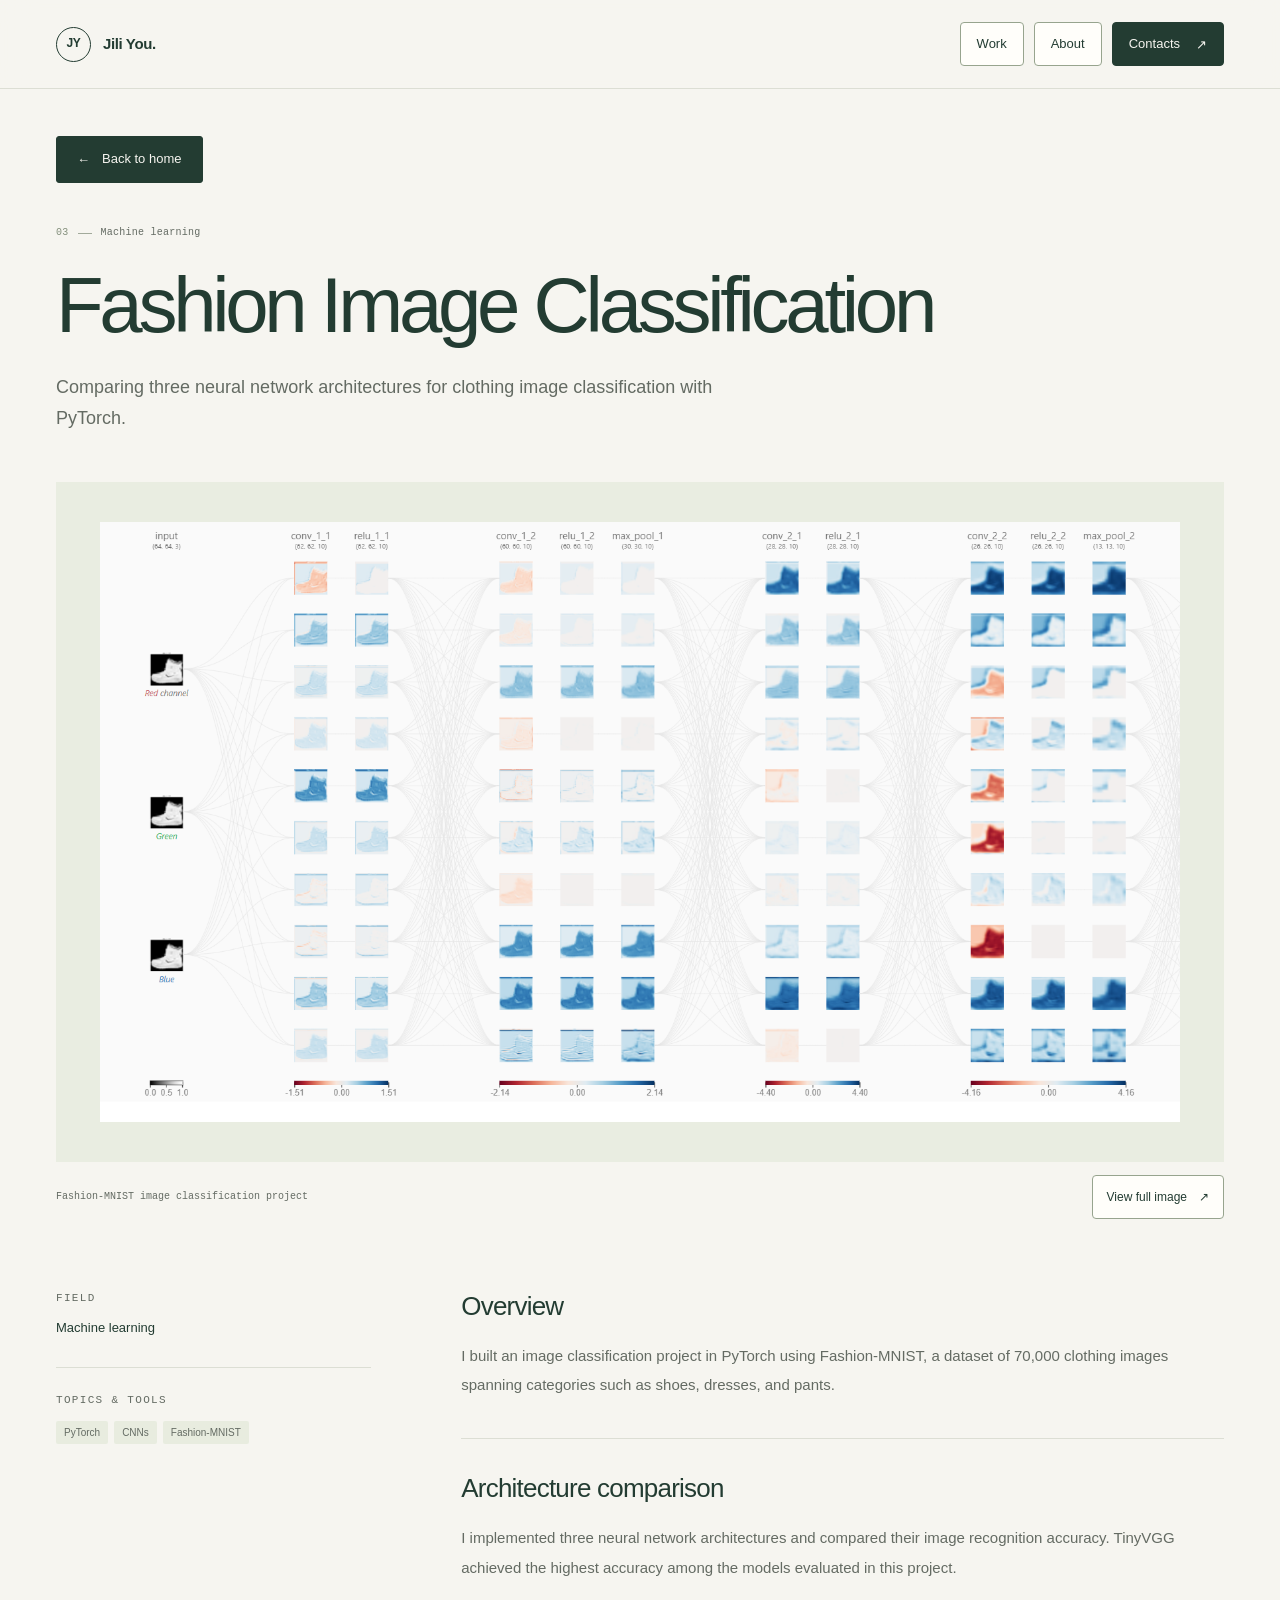
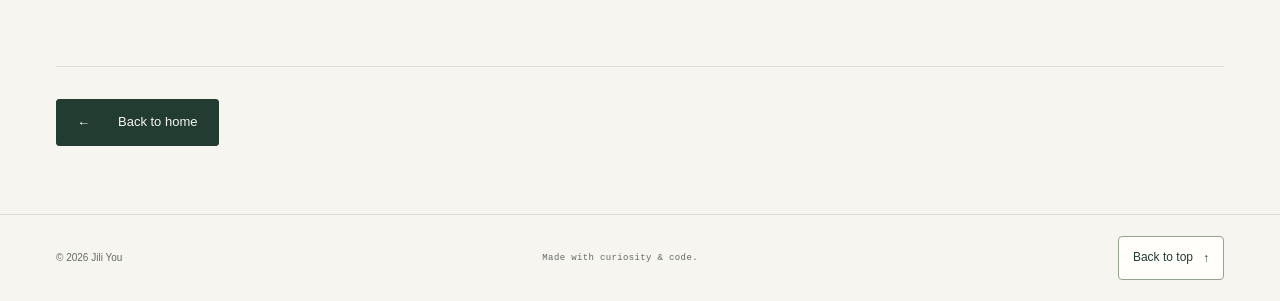
==== projects/fashion-mnist-cnn.html @ 9f8b8aac "Fix incomplete portfolio deployment by syncing site assets and project pages" ====
<!DOCTYPE html>
<html lang="en">
<head>
  <meta charset="UTF-8">
  <meta name="viewport" content="width=device-width, initial-scale=1.0">
  <meta name="description" content="Comparing three neural network architectures for clothing image classification with PyTorch.">
  <meta name="theme-color" content="#f6f5f0">
  <meta property="og:title" content="Fashion Image Classification — Jili You">
  <meta property="og:description" content="Comparing three neural network architectures for clothing image classification with PyTorch.">
  <meta property="og:type" content="website">
  <title>Fashion Image Classification — Jili You</title>
  <link rel="icon" type="image/svg+xml" href="../images/favicon.svg">
  <link rel="stylesheet" href="../css/style.css">
  <script src="../js/script.js" defer></script>
</head>
<body id="top">
<a class="skip-link" href="#main">Skip to content</a>
<header class="site-header">
  <div class="header-inner wrap">
    <a class="brand" href="../index.html" aria-label="Jili You home"><span class="monogram" aria-hidden="true">JY</span><span>Jili You<span aria-hidden="true">.</span></span></a>
    <button class="menu-toggle" aria-expanded="false" aria-controls="site-navigation">Menu <span aria-hidden="true">☰</span></button>
    <nav class="site-nav" id="site-navigation" aria-label="Main navigation">
      <a href="../index.html#projects">Work</a><a href="../index.html#about">About</a><a class="nav-contact" href="../index.html#contact">Contacts <span class="arrow" aria-hidden="true">↗</span></a>
    </nav>
  </div>
</header>
<main id="main" class="wrap">
  <section class="project-hero" aria-labelledby="project-title">
    <a class="button back-link" href="../index.html"><span class="arrow" aria-hidden="true">←</span> Back to home</a>
    <div class="detail-heading"><div class="project-meta"><span class="project-number">03</span><span class="project-meta-separator" aria-hidden="true"></span><span>Machine learning</span></div><h1 id="project-title">Fashion Image Classification</h1><p class="detail-deck">Comparing three neural network architectures for clothing image classification with PyTorch.</p></div>
    <figure class="detail-image"><a href="../images/project3.png" target="_blank" rel="noopener noreferrer" aria-label="Open full-size project image"><img src="../images/project3.png" alt="Fashion-MNIST image classification project" fetchpriority="high"></a></figure>
    <div class="detail-caption"><span>Fashion-MNIST image classification project</span><a href="../images/project3.png" target="_blank" rel="noopener noreferrer">View full image <span class="arrow" aria-hidden="true">↗</span></a></div>
  </section>
  <div class="detail-body">
    <aside class="project-sidebar" aria-label="Project information"><div class="sidebar-block"><h2 class="eyebrow">Field</h2><p>Machine learning</p></div><div class="sidebar-block"><h2 class="eyebrow">Topics &amp; tools</h2><ul class="tags" aria-label="Topics and tools"><li>PyTorch</li><li>CNNs</li><li>Fashion-MNIST</li></ul></div></aside>
    <article class="detail-copy" aria-label="About this project"><section><h2>Overview</h2><p>I built an image classification project in PyTorch using Fashion-MNIST, a dataset of 70,000 clothing images spanning categories such as shoes, dresses, and pants.</p></section><section><h2>Architecture comparison</h2><p>I implemented three neural network architectures and compared their image recognition accuracy. TinyVGG achieved the highest accuracy among the models evaluated in this project.</p></section></article>
  </div>
  <nav class="project-return" aria-label="Return to home"><a class="button" href="../index.html"><span class="arrow" aria-hidden="true">←</span> Back to home</a></nav>
</main>
<footer class="site-footer"><div class="footer-inner wrap"><span>© <span data-year>2026</span> Jili You</span><span class="footer-credit">Made with curiosity &amp; code.</span><a href="#top">Back to top <span class="arrow" aria-hidden="true">↑</span></a></div></footer>
<noscript><style>.menu-toggle{display:none}.site-nav{display:flex;position:static;padding:0;border:0;box-shadow:none;flex-direction:row;gap:12px}.header-inner{flex-wrap:wrap;padding-block:12px}.site-nav .nav-contact{border:0;padding:12px 0}</style></noscript>
</body>
</html>
---- css/style.css ----
@charset "UTF-8";

:root {
    color-scheme: light;
    --paper: #f6f5f0;
    --ink: #233c32;
    --muted: #646b63;
    --line: #dcded4;
    --accent: #dcecac;
    --surface: #e9ede1;
    --font: "Segoe UI", Helvetica, Arial, sans-serif;
    --mono: "SFMono-Regular", Consolas, "Liberation Mono", monospace;
}

* { box-sizing: border-box; }
html { scroll-behavior: smooth; scroll-padding-top: 104px; }
body { margin: 0; background: var(--paper); color: var(--ink); font-family: var(--font); font-size: 16px; line-height: 1.6; -webkit-font-smoothing: antialiased; }
::selection { background: var(--accent); color: var(--ink); }
a { color: inherit; text-decoration: none; }
button { color: inherit; font: inherit; }
button, a { -webkit-tap-highlight-color: transparent; }
button { cursor: pointer; }
img { display: block; max-width: 100%; }
figure, h1, h2, h3, p { margin: 0; }
ul { margin: 0; padding: 0; list-style: none; }
[hidden] { display: none !important; }
:focus-visible { outline: 3px solid #567934; outline-offset: 5px; }
.wrap { width: min(1200px, calc(100% - 112px)); margin-inline: auto; }
.skip-link { position: fixed; top: 12px; left: 16px; padding: 10px 18px; background: var(--ink); color: var(--paper); transform: translateY(-160%); z-index: 100; }
.skip-link:focus { transform: translateY(0); }
.eyebrow { font-family: var(--mono); font-size: 11px; font-weight: 400; letter-spacing: .12em; line-height: 1.5; text-transform: uppercase; }
.arrow { display: inline-block; line-height: 1; }

/* A quiet, persistent navigation. */
.site-header { position: sticky; top: 0; z-index: 30; border-bottom: 1px solid var(--line); background: rgba(246, 245, 240, .94); backdrop-filter: blur(16px); -webkit-backdrop-filter: blur(16px); }
.header-inner { min-height: 88px; display: flex; align-items: center; justify-content: space-between; gap: 28px; }
.brand { display: inline-flex; align-items: center; gap: 12px; font-size: 15px; font-weight: 600; letter-spacing: -.025em; }
.monogram { display: grid; place-items: center; height: 35px; width: 35px; border: 1px solid var(--ink); border-radius: 50%; font-size: 12px; letter-spacing: -.035em; }
.site-nav { display: flex; align-items: center; gap: 10px; font-size: 13px; }
.site-nav a { display: inline-flex; align-items: center; justify-content: center; min-height: 44px; padding: 9px 16px; border: 1px solid #97a48e; border-radius: 4px; background: #fffefa; font-weight: 500; transition: color .2s ease, background .2s ease; }
.site-nav a:hover { background: var(--surface); color: var(--ink); border-color: var(--ink); }
.site-nav .nav-contact { gap: 16px; border-color: var(--ink); background: var(--ink); color: var(--paper); }
.site-nav .nav-contact:hover { background: #385344; color: var(--paper); }
.menu-toggle { display: none; align-items: center; justify-content: center; gap: 8px; min-height: 44px; padding: 8px 12px; background: #fffefa; border: 1px solid var(--ink); border-radius: 4px; font-size: 13px; }
.menu-toggle svg { width: 18px; height: 18px; }

/* Introduction. The photograph keeps its original, natural character. */
.hero { padding-top: 76px; }
.hero-grid { display: grid; grid-template-columns: 1.2fr 1fr; align-items: center; gap: 70px; }
.hero-intro { padding-block: 12px 18px; min-width: 0; }
.hero-eyebrow { display: flex; align-items: center; gap: 10px; margin-bottom: 29px; }
.hero-eyebrow::before { content: ""; flex: 0 0 6px; width: 6px; height: 6px; border-radius: 50%; background: #7b9560; }
.hero-intro h1 { margin-left: -7px; font-size: clamp(76px, 9.1vw, 126px); font-weight: 500; line-height: .98; letter-spacing: -.075em; }
.hero-tagline { max-width: 520px; margin-top: 30px; font-size: clamp(25px, 2.4vw, 33px); font-weight: 400; line-height: 1.27; letter-spacing: -.035em; }
.hero-tagline em { font-family: Georgia, "Times New Roman", serif; font-weight: 400; }
.hero-description { max-width: 440px; margin-top: 23px; color: var(--muted); font-size: 15px; line-height: 1.8; }
.hero-actions { display: flex; flex-wrap: wrap; align-items: center; gap: 26px; margin-top: 33px; }
.button { display: inline-flex; align-items: center; justify-content: center; gap: 28px; min-height: 47px; padding: 12px 20px; border: 1px solid var(--ink); border-radius: 3px; background: var(--ink); color: var(--paper); font-size: 13px; font-weight: 500; transition: background .2s ease, transform .2s ease; }
.button:hover { background: #385344; transform: translateY(-2px); }
.button-secondary { color: var(--ink); background: #fffefa; }
.button-secondary:hover { color: var(--ink); background: var(--surface); }
.hero-email { display: inline-block; margin-top: 24px; color: var(--ink); font-size: 12px; overflow-wrap: anywhere; text-decoration: underline; text-underline-offset: 4px; }
.hero-email:hover { color: var(--ink); text-decoration: underline; text-underline-offset: 4px; }
.portrait { position: relative; min-width: 0; padding: 10px; border: 1px solid #c5cbbc; }
.portrait-frame { overflow: hidden; aspect-ratio: .91; background: #c9c7bc; }
.portrait-frame img { width: 100%; height: 100%; object-fit: cover; object-position: center 60%; }
.portrait figcaption { display: flex; justify-content: space-between; gap: 16px; margin-top: 14px; padding: 0 2px 2px; color: var(--muted); font-family: var(--mono); font-size: 9px; line-height: 1.5; letter-spacing: .025em; text-transform: uppercase; }
.portrait-stamp { position: absolute; display: grid; place-items: center; bottom: 50px; right: -23px; width: 91px; height: 91px; border: 7px solid var(--paper); border-radius: 50%; background: var(--accent); color: var(--ink); font-size: 35px; line-height: 1; }
.hero-bottom { display: flex; align-items: center; justify-content: space-between; gap: 24px; margin-top: 65px; padding-block: 24px; border-top: 1px solid var(--line); border-bottom: 1px solid var(--line); }
.disciplines { display: flex; flex-wrap: wrap; align-items: center; gap: 24px; color: var(--muted); font-family: var(--mono); font-size: 10px; letter-spacing: .09em; text-transform: uppercase; }
.disciplines span + span::before { content: "/"; display: inline-block; margin-right: 24px; color: #a6afa0; }
.scroll-link { display: inline-flex; align-items: center; gap: 17px; flex-shrink: 0; font-size: 11px; }
.scroll-link .arrow { transition: transform .2s ease; }
.scroll-link:hover .arrow { transform: translateY(3px); }

/* Project collection. */
.work-section { padding-block: 96px 100px; }
.section-topline { display: flex; justify-content: space-between; align-items: center; gap: 24px; margin-bottom: 21px; }
.section-heading { display: flex; justify-content: space-between; align-items: baseline; gap: 20px; }
.section-heading h2 { font-size: clamp(38px, 4.1vw, 54px); line-height: 1.1; font-weight: 400; letter-spacing: -.045em; }
.section-heading h2 em { font-family: Georgia, "Times New Roman", serif; font-weight: 400; }
.section-heading > p { max-width: 300px; color: var(--muted); font-size: 13px; line-height: 1.8; }
.project-count { color: var(--muted); font-family: var(--mono); font-size: 11px; letter-spacing: .07em; }
.project-filters { display: flex; flex-wrap: wrap; align-items: center; gap: 8px; margin-block: 32px 31px; }
.filter { display: inline-flex; align-items: center; gap: 11px; min-height: 44px; padding: 9px 16px; border: 1px solid #97a48e; border-radius: 4px; background: #fffefa; color: var(--ink); font-size: 12px; font-weight: 500; transition: color .2s ease, background .2s ease, border-color .2s ease; }
.filter:hover { border-color: var(--ink); color: var(--ink); }
.filter[aria-pressed="true"] { background: var(--ink); border-color: var(--ink); color: var(--paper); }
.filter-count { font-family: var(--mono); font-size: 9px; opacity: .7; }
.project-grid { display: grid; grid-template-columns: repeat(2, minmax(0, 1fr)); column-gap: 30px; row-gap: 49px; }
.project-card { min-width: 0; }
.project-link { display: block; height: 100%; }
.project-link:hover h3, .project-link:focus-visible h3 { text-decoration: underline; text-underline-offset: 5px; text-decoration-thickness: 1px; }
.project-cta { display: inline-flex; align-items: center; align-self: flex-start; justify-content: center; gap: 22px; min-height: 46px; margin-top: 22px; padding: 11px 18px; border: 1px solid var(--ink); border-radius: 4px; background: var(--ink); color: var(--paper); font-size: 13px; font-weight: 500; transition: background .2s ease, transform .2s ease; }
.project-link:hover .project-cta, .project-link:focus-visible .project-cta { background: #385344; transform: translateY(-2px); }
.project-image { position: relative; overflow: hidden; aspect-ratio: 1.68; background: var(--surface); }
.project-image img { width: 100%; height: 100%; object-fit: contain; padding: 26px; transition: transform .5s cubic-bezier(.2,.7,.2,1); }
.project-link:hover .project-image img { transform: scale(1.04); }
.project-card-label { position: absolute; top: 16px; left: 16px; z-index: 1; padding: 5px 8px; background: rgba(246,245,240,.94); font-family: var(--mono); font-size: 9px; letter-spacing: .05em; text-transform: uppercase; }
.project-info { padding-top: 22px; }
.project-meta { display: flex; flex-wrap: wrap; align-items: center; gap: 9px; color: var(--muted); font-family: var(--mono); font-size: 10px; letter-spacing: .025em; }
.project-number { color: #84907c; }
.project-meta-separator { height: 1px; width: 14px; background: #a2aa9b; }
.project-title-row { display: flex; align-items: flex-start; justify-content: space-between; gap: 20px; margin-top: 11px; }
.project-title-row h3 { font-size: 25px; font-weight: 400; line-height: 1.23; letter-spacing: -.035em; }
.project-summary { max-width: 440px; margin-top: 12px; color: var(--muted); font-size: 13px; line-height: 1.8; }
.tags { display: flex; flex-wrap: wrap; gap: 6px; margin-top: 19px; }
.tags li, .tags span { display: inline-block; padding: 4px 8px; border: 0; border-radius: 2px; background: #e8ecdf; color: var(--muted); font-size: 10px; line-height: 1.5; }
.project-card:first-child { grid-column: 1 / -1; }
.project-card:first-child .project-link { display: grid; grid-template-columns: 1fr 1fr; background: var(--surface); }
.project-card:first-child .project-image { height: 100%; min-height: 344px; aspect-ratio: auto; background: #dfe6d7; }
.project-card:first-child .project-image img { position: absolute; inset: 0; padding: 34px; }
.project-card:first-child .project-info { display: flex; flex-direction: column; justify-content: center; padding: 42px; }
.project-card:first-child .project-title-row { margin-top: 19px; }
.project-card:first-child .project-title-row h3 { max-width: 340px; font-size: 33px; }
.project-card:first-child .project-summary { margin-top: 18px; }
.project-card:first-child .tags { margin-top: 26px; }
.project-card:first-child .tags li, .project-card:first-child .tags span { border-color: #cdd5c5; }

/* About and tools. */
.about-section { padding-block: 84px 87px; border-top: 1px solid var(--line); border-bottom: 1px solid var(--line); background: #eeefe7; }
.about-grid { display: grid; grid-template-columns: .78fr 1.22fr; column-gap: 85px; row-gap: 40px; }
.about-title { margin-top: 20px; font-size: clamp(35px, 3.5vw, 46px); font-weight: 400; line-height: 1.17; letter-spacing: -.04em; }
.about-title em { font-family: Georgia, "Times New Roman", serif; font-weight: 400; }
.about-text { color: var(--muted); font-size: 15px; line-height: 1.9; }
.about-text p + p { margin-top: 19px; }
.about-text p:first-child { color: var(--ink); }
.toolbox { margin-top: 31px; padding-top: 25px; border-top: 1px solid #d4d9cb; }
.toolbox-label { color: var(--muted); font-family: var(--mono); font-size: 10px; letter-spacing: .09em; text-transform: uppercase; }
.tool-list { display: flex; flex-wrap: wrap; gap: 10px; margin-top: 15px; }
.tool-list li, .tool-list span { padding: 7px 12px; background: #e1e7d8; border-radius: 2px; font-size: 12px; }

/* Contact and footer. */
.contact-section { padding-block: 95px 88px; }
.contact-grid { display: grid; grid-template-columns: 1.1fr 1fr; align-items: end; gap: 60px; }
.contact-section h2 { max-width: 600px; margin-top: 22px; font-size: clamp(44px, 5.6vw, 72px); font-weight: 400; line-height: 1.08; letter-spacing: -.05em; }
.contact-section h2 em { font-family: Georgia, "Times New Roman", serif; font-weight: 400; }
.contact-note { max-width: 390px; margin-top: 21px; color: var(--muted); font-size: 14px; line-height: 1.8; }
.contact-email { display: inline-flex; align-items: center; justify-content: space-between; gap: 24px; max-width: 100%; padding-block: 12px; border-bottom: 1px solid var(--ink); font-size: clamp(17px, 1.75vw, 24px); letter-spacing: -.025em; overflow-wrap: anywhere; }
.contact-email .arrow { flex-shrink: 0; }
.contact-email:hover { color: #527342; }
.contact-links { display: flex; flex-wrap: wrap; align-items: center; gap: 23px; margin-top: 21px; font-size: 12px; }
.contact-links a, .copy-button { display: inline-flex; align-items: center; justify-content: center; gap: 9px; min-height: 44px; padding: 10px 15px; border: 1px solid #97a48e; border-radius: 4px; background: #fffefa; color: var(--ink); font-size: 12px; }
.contact-links a:hover, .copy-button:hover { background: var(--surface); border-color: var(--ink); }
.copy-status { display: block; min-height: 21px; margin-top: 12px; color: var(--muted); font-size: 11px; }
.site-footer { border-top: 1px solid var(--line); }
.footer-inner { display: flex; flex-wrap: wrap; justify-content: space-between; align-items: center; gap: 14px 28px; min-height: 86px; color: var(--muted); font-size: 10px; }
.footer-credit { font-family: var(--mono); font-size: 9px; letter-spacing: .04em; }
.footer-inner a { display: inline-flex; align-items: center; gap: 10px; min-height: 44px; padding: 10px 14px; border: 1px solid #97a48e; border-radius: 4px; color: var(--ink); background: #fffefa; font-size: 12px; }
.footer-inner a:hover { background: var(--surface); border-color: var(--ink); }

/* Project detail pages. */
.project-hero { padding-top: 47px; }
.back-link { gap: 12px; margin-bottom: 42px; }
.project-hero .project-meta { margin-bottom: 22px; }
.detail-heading { max-width: 960px; }
.detail-heading h1 { font-size: clamp(46px, 6.1vw, 78px); font-weight: 400; line-height: 1.09; letter-spacing: -.055em; text-wrap: balance; }
.detail-deck { max-width: 660px; margin-top: 24px; color: var(--muted); font-size: 18px; line-height: 1.7; }
.project-hero > .tags { margin-top: 26px; }
.detail-image { margin-top: 49px; }
.detail-image > a { display: flex; justify-content: center; align-items: center; min-height: 330px; padding: 40px; background: var(--surface); }
.detail-image img { max-width: 100%; max-height: 600px; width: auto; height: auto; object-fit: contain; }
.detail-image > a:hover { background: #e2e8d9; }
.detail-caption { display: flex; flex-wrap: wrap; justify-content: space-between; gap: 8px 25px; margin-top: 13px; color: var(--muted); font-family: var(--mono); font-size: 10px; line-height: 1.6; }
.detail-caption { align-items: center; }
.detail-caption a { display: inline-flex; align-items: center; gap: 12px; min-height: 44px; padding: 10px 14px; border: 1px solid #97a48e; border-radius: 4px; color: var(--ink); background: #fffefa; font-family: var(--font); font-size: 12px; }
.detail-caption a:hover { background: var(--surface); border-color: var(--ink); }
.detail-body { display: grid; grid-template-columns: .62fr 1.5fr; gap: 90px; padding-block: 71px 84px; }
.project-sidebar { align-self: start; position: sticky; top: 127px; }
.sidebar-block + .sidebar-block { margin-top: 28px; padding-top: 24px; border-top: 1px solid var(--line); }
.sidebar-block .eyebrow { color: var(--muted); margin-bottom: 10px; }
.sidebar-block p:not(.eyebrow) { font-size: 13px; line-height: 1.75; }
.sidebar-block .tags { margin-top: 12px; }
.detail-copy { min-width: 0; }
.detail-copy section + section { margin-top: 39px; padding-top: 33px; border-top: 1px solid var(--line); }
.detail-copy h2 { margin-bottom: 17px; font-size: 26px; font-weight: 400; letter-spacing: -.03em; line-height: 1.3; }
.detail-copy p { color: var(--muted); font-size: 15px; line-height: 1.95; }
.detail-copy p + p { margin-top: 18px; }
.project-return { padding-block: 32px; border-top: 1px solid var(--line); margin-bottom: 36px; }

/* Visibility changes are enabled only after script initialization. */
.will-reveal { opacity: 0; transform: translateY(18px); transition: opacity .65s ease, transform .65s ease; }
.will-reveal.is-visible { opacity: 1; transform: translateY(0); }

@media (min-width: 1500px) {
    .hero { padding-top: 92px; }
    .hero-grid { gap: 86px; }
}

@media (max-width: 1100px) {
    .wrap { width: calc(100% - 80px); }
    .hero-grid { gap: 42px; }
    .hero-intro h1 { font-size: clamp(72px, 10vw, 112px); }
    .hero-tagline { font-size: 29px; }
    .hero-eyebrow { font-size: 10px; }
    .portrait-stamp { width: 76px; height: 76px; right: -16px; border-width: 6px; font-size: 29px; }
    .disciplines { gap: 15px; font-size: 9px; }
    .disciplines span + span::before { margin-right: 15px; }
    .project-card:first-child .project-info { padding: 31px; }
    .project-card:first-child .project-title-row h3 { font-size: 29px; }
    .project-title-row h3 { font-size: 23px; }
    .about-grid { gap: 45px; }
    .contact-grid { gap: 40px; }
    .detail-body { gap: 55px; }
}

@media (max-width: 740px) {
    html { scroll-padding-top: 83px; }
    .wrap { width: calc(100% - 40px); }
    .header-inner { min-height: 74px; gap: 18px; }
    .brand { font-size: 13px; gap: 9px; }
    .monogram { width: 31px; height: 31px; font-size: 11px; }
    .site-nav { gap: 7px; font-size: 12px; }
    .site-nav a { padding: 8px 11px; }
    .site-nav .nav-contact { padding: 7px 11px; gap: 9px; }
    .hero { padding-top: 48px; }
    .hero-grid { grid-template-columns: 1fr; gap: 40px; }
    .hero-intro { padding: 0; }
    .hero-intro h1 { margin-left: -4px; font-size: clamp(83px, 16vw, 112px); }
    .hero-eyebrow { margin-bottom: 23px; }
    .hero-tagline { max-width: 520px; margin-top: 25px; font-size: 31px; }
    .hero-description { max-width: 520px; margin-top: 19px; }
    .hero-actions { margin-top: 27px; }
    .hero-email { margin-top: 20px; }
    .portrait { width: min(100% - 13px, 440px); margin-inline: auto; }
    .portrait-frame { aspect-ratio: 1.05; }
    .portrait-frame img { object-position: center 59%; }
    .portrait-stamp { right: -18px; }
    .hero-bottom { margin-top: 43px; padding-block: 21px; }
    .disciplines { gap: 8px 13px; max-width: 430px; }
    .disciplines span + span::before { margin-right: 13px; }
    .scroll-link { font-size: 10px; gap: 8px; }
    .work-section { padding-block: 64px 66px; }
    .section-topline { margin-bottom: 17px; }
    .section-heading { align-items: start; flex-direction: column; gap: 16px; }
    .section-heading h2 { font-size: 43px; }
    .section-heading > p { max-width: 420px; }
    .project-filters { margin-block: 25px; gap: 7px; }
    .filter { font-size: 12px; padding: 9px 12px; gap: 8px; }
    .project-grid { column-gap: 21px; row-gap: 35px; }
    .project-card:first-child .project-link { grid-template-columns: 1fr; }
    .project-card:first-child .project-image { min-height: 0; aspect-ratio: 1.65; }
    .project-card:first-child .project-image img { padding: 29px; }
    .project-card:first-child .project-info { padding: 28px; }
    .project-card:first-child .project-title-row { margin-top: 14px; }
    .project-card:first-child .project-title-row h3 { max-width: none; font-size: 29px; }
    .project-card:first-child .project-summary { max-width: 500px; margin-top: 12px; }
    .project-card:first-child .tags { margin-top: 20px; }
    .project-image { aspect-ratio: 1.4; }
    .project-image img { padding: 17px; }
    .project-card-label { top: 11px; left: 11px; font-size: 8px; }
    .project-info { padding-top: 17px; }
    .project-meta { font-size: 9px; gap: 6px; }
    .project-title-row { gap: 12px; }
    .project-title-row h3 { font-size: 23px; }
    .project-summary { font-size: 12px; }
    .tags { margin-top: 16px; }
    .tags li, .tags span { font-size: 9px; padding: 4px 7px; }
    .about-section { padding-block: 62px; }
    .about-grid { grid-template-columns: 1fr; gap: 29px; }
    .about-title { margin-top: 16px; max-width: 490px; font-size: 39px; }
    .about-text { font-size: 14px; }
    .toolbox { margin-top: 25px; }
    .contact-section { padding-block: 65px 59px; }
    .contact-grid { grid-template-columns: 1fr; gap: 31px; }
    .contact-section h2 { max-width: 480px; margin-top: 18px; font-size: 55px; }
    .contact-note { margin-top: 18px; }
    .contact-email { font-size: 23px; }
    .footer-inner { min-height: 80px; padding-block: 22px; }
    .project-hero { padding-top: 31px; }
    .back-link { margin-bottom: 38px; }
    .detail-heading h1 { font-size: clamp(42px, 8vw, 60px); }
    .detail-deck { margin-top: 19px; font-size: 16px; }
    .detail-image { margin-top: 33px; }
    .detail-image > a { min-height: 200px; padding: 24px; }
    .detail-image img { max-height: 490px; }
    .detail-caption { font-size: 9px; }
    .detail-body { grid-template-columns: 1fr; gap: 35px; padding-block: 40px 54px; }
    .project-sidebar { position: static; display: grid; grid-template-columns: 1fr 1fr; gap: 22px; padding-bottom: 27px; border-bottom: 1px solid var(--line); }
    .sidebar-block + .sidebar-block { margin: 0; padding: 0; border: 0; }
    .detail-copy h2 { font-size: 25px; }
    .detail-copy p { font-size: 14px; line-height: 1.9; }
    .detail-copy section + section { margin-top: 29px; padding-top: 28px; }
    .project-return { margin-bottom: 24px; padding-block: 28px; }
}

@media (max-width: 480px) {
    .header-inner { position: relative; }
    .menu-toggle { display: inline-flex; }
    .site-nav { display: none; position: absolute; top: calc(100% + 1px); left: -20px; right: -20px; align-items: stretch; flex-direction: column; gap: 8px; padding: 8px 20px 19px; border-bottom: 1px solid var(--line); background: var(--paper); box-shadow: 0 10px 16px rgba(35,60,50,.04); }
    .site-nav.is-open { display: flex; }
    .site-nav > a { padding: 13px 4px; font-size: 14px; }
    .site-nav .nav-contact { justify-content: space-between; margin-top: 5px; padding: 11px 13px; }
    .hero { padding-top: 40px; }
    .hero-intro h1 { font-size: clamp(72px, 20vw, 96px); }
    .hero-tagline { font-size: 28px; }
    .hero-description { font-size: 14px; }
    .hero-actions { gap: 21px; }
    .hero-bottom { align-items: flex-start; gap: 18px; }
    .disciplines { display: grid; gap: 7px; font-size: 8px; }
    .disciplines span + span::before { content: none; }
    .scroll-link { padding-top: 1px; }
    .section-heading h2 { font-size: 39px; }
    .project-count { font-size: 9px; }
    .project-filters { gap: 7px; }
    .filter { padding-inline: 10px; }
    .project-grid { grid-template-columns: 1fr; row-gap: 33px; }
    .project-image { aspect-ratio: 1.58; }
    .project-image img { padding: 23px; }
    .project-title-row h3 { font-size: 25px; }
    .project-meta { font-size: 10px; }
    .project-summary { font-size: 13px; }
    .project-card:first-child .project-info { padding: 24px 20px; }
    .project-card:first-child .project-title-row h3 { font-size: 28px; }
    .tags li, .tags span { font-size: 10px; }
    .about-title { font-size: 36px; }
    .contact-section h2 { font-size: 47px; }
    .contact-email { width: 100%; font-size: clamp(17px, 5vw, 23px); gap: 12px; }
    .footer-inner { align-items: flex-start; flex-direction: column; gap: 8px; }
    .detail-heading h1 { font-size: clamp(35px, 10.5vw, 47px); }
    .detail-deck { font-size: 15px; }
    .detail-image > a { min-height: 170px; padding: 18px; }
    .project-sidebar { grid-template-columns: 1fr; gap: 21px; }
}

@media (prefers-reduced-motion: reduce) {
    html { scroll-behavior: auto; }
    *, *::before, *::after { animation-duration: .01ms !important; animation-iteration-count: 1 !important; transition-duration: .01ms !important; scroll-behavior: auto !important; }
    .will-reveal { opacity: 1; transform: none; }
}

@media print {
    :root { --paper: #fff; --ink: #111; --muted: #444; }
    body { font-size: 10pt; }
    .wrap { width: 100%; max-width: none; }
    .site-header { position: static; background: #fff; }
    .header-inner { min-height: 50px; }
    .site-nav, .menu-toggle, .hero-actions, .scroll-link, .project-filters, .copy-button, .copy-status, .portrait-stamp, .back-link, .project-return, .project-cta, .skip-link { display: none !important; }
    .hero, .project-hero { padding-top: 25px; }
    .hero-grid { grid-template-columns: 1.2fr 1fr; gap: 35px; }
    .hero-intro h1 { font-size: 64px; }
    .hero-tagline { font-size: 25px; }
    .hero-description { font-size: 11px; }
    .hero-bottom { margin-top: 25px; }
    .work-section, .about-section, .contact-section { padding-block: 30px; }
    .project-grid { gap: 24px; }
    .project-card, .about-grid, .detail-copy section, .detail-image { break-inside: avoid; }
    .project-card:first-child .project-info { padding: 25px; }
    .project-card:first-child .project-image { min-height: 250px; }
    .project-card:first-child .project-title-row h3 { font-size: 25px; }
    .project-title-row h3 { font-size: 21px; }
    .project-image img { transform: none !important; }
    .about-grid, .contact-grid { grid-template-columns: 1fr 1fr; gap: 30px; }
    .about-title, .contact-section h2 { font-size: 32px; }
    .contact-email { font-size: 17px; }
    .project-sidebar { position: static; }
    .detail-heading h1 { font-size: 45px; }
    .detail-body { grid-template-columns: .62fr 1.5fr; gap: 35px; padding-block: 35px; }
    .detail-image img { max-height: 380px; }
    .will-reveal { opacity: 1; transform: none; }
    .site-footer { margin-top: 20px; }
}
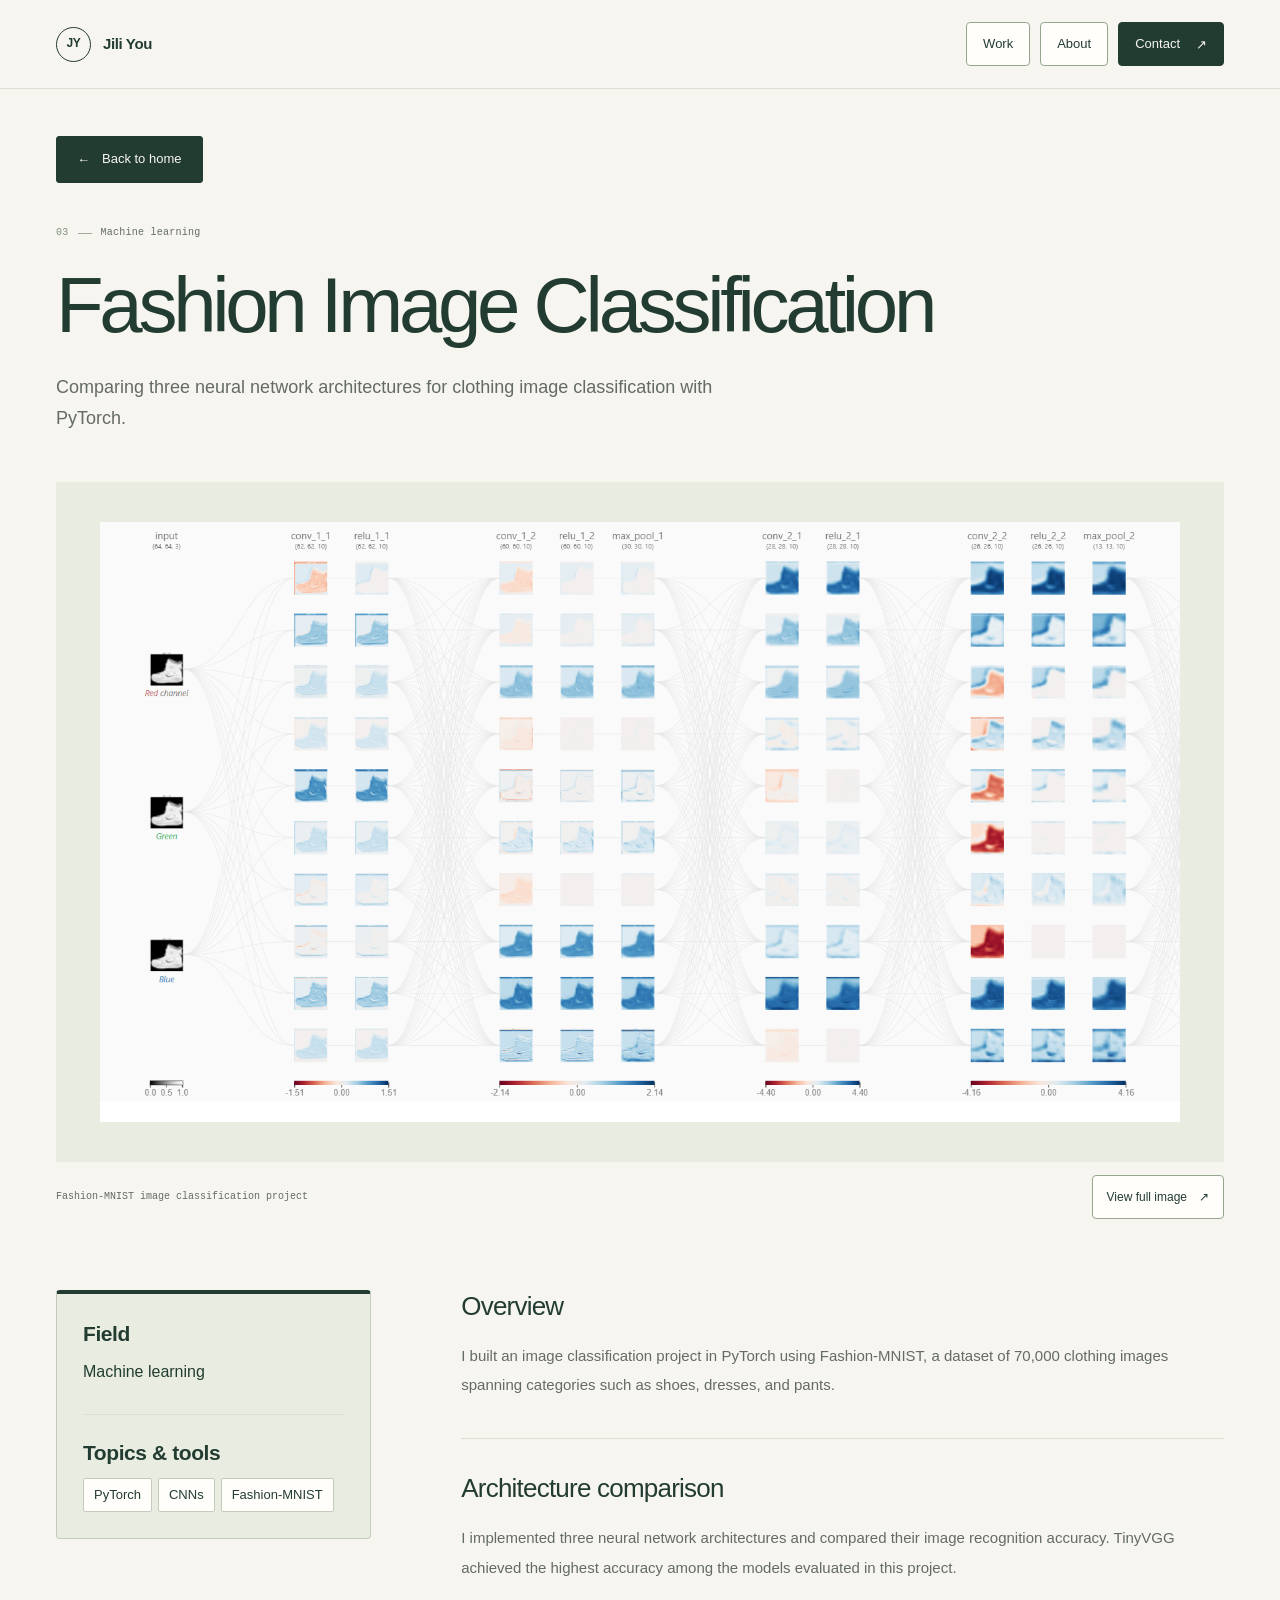
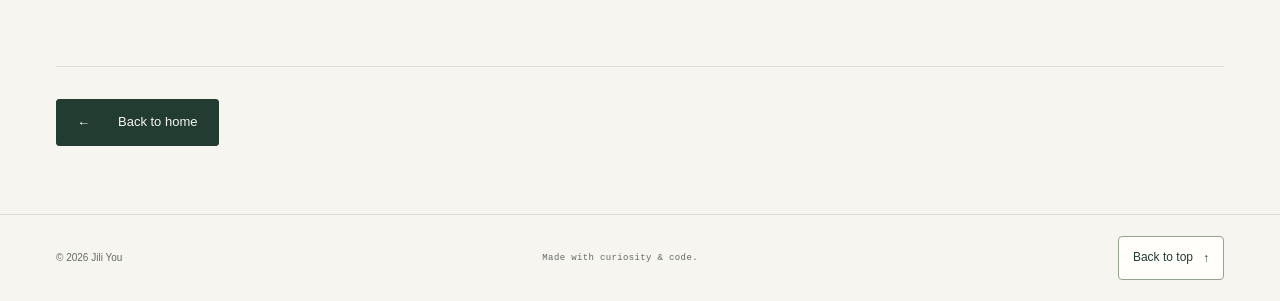
==== commit 4afebd9a: "Refine portfolio presentation and add tumour photo carousel" ====
--- a/projects/fashion-mnist-cnn.html
+++ b/projects/fashion-mnist-cnn.html
@@ -10,17 +10,17 @@
   <meta property="og:type" content="website">
   <title>Fashion Image Classification — Jili You</title>
   <link rel="icon" type="image/svg+xml" href="../images/favicon.svg">
-  <link rel="stylesheet" href="../css/style.css">
-  <script src="../js/script.js" defer></script>
+  <link rel="stylesheet" href="../css/style.css?v=1881ca7bf435">
+  <script src="../js/script.js?v=bb62d51c35d4" defer></script>
 </head>
 <body id="top">
 <a class="skip-link" href="#main">Skip to content</a>
 <header class="site-header">
   <div class="header-inner wrap">
-    <a class="brand" href="../index.html" aria-label="Jili You home"><span class="monogram" aria-hidden="true">JY</span><span>Jili You<span aria-hidden="true">.</span></span></a>
+    <a class="brand" href="../index.html" aria-label="Jili You home"><span class="monogram" aria-hidden="true">JY</span><span>Jili You</span></a>
     <button class="menu-toggle" aria-expanded="false" aria-controls="site-navigation">Menu <span aria-hidden="true">☰</span></button>
     <nav class="site-nav" id="site-navigation" aria-label="Main navigation">
-      <a href="../index.html#projects">Work</a><a href="../index.html#about">About</a><a class="nav-contact" href="../index.html#contact">Contacts <span class="arrow" aria-hidden="true">↗</span></a>
+      <a href="../index.html#projects">Work</a><a href="../index.html#about">About</a><a class="nav-contact" href="../index.html#contact">Contact <span class="arrow" aria-hidden="true">↗</span></a>
     </nav>
   </div>
 </header>
@@ -32,7 +32,7 @@
     <div class="detail-caption"><span>Fashion-MNIST image classification project</span><a href="../images/project3.png" target="_blank" rel="noopener noreferrer">View full image <span class="arrow" aria-hidden="true">↗</span></a></div>
   </section>
   <div class="detail-body">
-    <aside class="project-sidebar" aria-label="Project information"><div class="sidebar-block"><h2 class="eyebrow">Field</h2><p>Machine learning</p></div><div class="sidebar-block"><h2 class="eyebrow">Topics &amp; tools</h2><ul class="tags" aria-label="Topics and tools"><li>PyTorch</li><li>CNNs</li><li>Fashion-MNIST</li></ul></div></aside>
+    <aside class="project-sidebar" aria-label="Project information"><div class="sidebar-block"><h2>Field</h2><p>Machine learning</p></div><div class="sidebar-block"><h2>Topics &amp; tools</h2><ul class="tags" aria-label="Topics and tools"><li>PyTorch</li><li>CNNs</li><li>Fashion-MNIST</li></ul></div></aside>
     <article class="detail-copy" aria-label="About this project"><section><h2>Overview</h2><p>I built an image classification project in PyTorch using Fashion-MNIST, a dataset of 70,000 clothing images spanning categories such as shoes, dresses, and pants.</p></section><section><h2>Architecture comparison</h2><p>I implemented three neural network architectures and compared their image recognition accuracy. TinyVGG achieved the highest accuracy among the models evaluated in this project.</p></section></article>
   </div>
   <nav class="project-return" aria-label="Return to home"><a class="button" href="../index.html"><span class="arrow" aria-hidden="true">←</span> Back to home</a></nav>
--- a/css/style.css
+++ b/css/style.css
@@ -48,30 +48,19 @@
 .hero { padding-top: 76px; }
 .hero-grid { display: grid; grid-template-columns: 1.2fr 1fr; align-items: center; gap: 70px; }
 .hero-intro { padding-block: 12px 18px; min-width: 0; }
-.hero-eyebrow { display: flex; align-items: center; gap: 10px; margin-bottom: 29px; }
-.hero-eyebrow::before { content: ""; flex: 0 0 6px; width: 6px; height: 6px; border-radius: 50%; background: #7b9560; }
 .hero-intro h1 { margin-left: -7px; font-size: clamp(76px, 9.1vw, 126px); font-weight: 500; line-height: .98; letter-spacing: -.075em; }
-.hero-tagline { max-width: 520px; margin-top: 30px; font-size: clamp(25px, 2.4vw, 33px); font-weight: 400; line-height: 1.27; letter-spacing: -.035em; }
-.hero-tagline em { font-family: Georgia, "Times New Roman", serif; font-weight: 400; }
-.hero-description { max-width: 440px; margin-top: 23px; color: var(--muted); font-size: 15px; line-height: 1.8; }
-.hero-actions { display: flex; flex-wrap: wrap; align-items: center; gap: 26px; margin-top: 33px; }
+.hero-bio { max-width: 560px; margin-top: 32px; color: var(--muted); font-size: 15px; line-height: 1.9; }
+.hero-bio p + p { margin-top: 19px; }
+.hero-bio p:first-child { color: var(--ink); }
 .button { display: inline-flex; align-items: center; justify-content: center; gap: 28px; min-height: 47px; padding: 12px 20px; border: 1px solid var(--ink); border-radius: 3px; background: var(--ink); color: var(--paper); font-size: 13px; font-weight: 500; transition: background .2s ease, transform .2s ease; }
 .button:hover { background: #385344; transform: translateY(-2px); }
 .button-secondary { color: var(--ink); background: #fffefa; }
 .button-secondary:hover { color: var(--ink); background: var(--surface); }
-.hero-email { display: inline-block; margin-top: 24px; color: var(--ink); font-size: 12px; overflow-wrap: anywhere; text-decoration: underline; text-underline-offset: 4px; }
-.hero-email:hover { color: var(--ink); text-decoration: underline; text-underline-offset: 4px; }
 .portrait { position: relative; min-width: 0; padding: 10px; border: 1px solid #c5cbbc; }
 .portrait-frame { overflow: hidden; aspect-ratio: .91; background: #c9c7bc; }
 .portrait-frame img { width: 100%; height: 100%; object-fit: cover; object-position: center 60%; }
 .portrait figcaption { display: flex; justify-content: space-between; gap: 16px; margin-top: 14px; padding: 0 2px 2px; color: var(--muted); font-family: var(--mono); font-size: 9px; line-height: 1.5; letter-spacing: .025em; text-transform: uppercase; }
 .portrait-stamp { position: absolute; display: grid; place-items: center; bottom: 50px; right: -23px; width: 91px; height: 91px; border: 7px solid var(--paper); border-radius: 50%; background: var(--accent); color: var(--ink); font-size: 35px; line-height: 1; }
-.hero-bottom { display: flex; align-items: center; justify-content: space-between; gap: 24px; margin-top: 65px; padding-block: 24px; border-top: 1px solid var(--line); border-bottom: 1px solid var(--line); }
-.disciplines { display: flex; flex-wrap: wrap; align-items: center; gap: 24px; color: var(--muted); font-family: var(--mono); font-size: 10px; letter-spacing: .09em; text-transform: uppercase; }
-.disciplines span + span::before { content: "/"; display: inline-block; margin-right: 24px; color: #a6afa0; }
-.scroll-link { display: inline-flex; align-items: center; gap: 17px; flex-shrink: 0; font-size: 11px; }
-.scroll-link .arrow { transition: transform .2s ease; }
-.scroll-link:hover .arrow { transform: translateY(3px); }
 
 /* Project collection. */
 .work-section { padding-block: 96px 100px; }
@@ -79,8 +68,6 @@
 .section-heading { display: flex; justify-content: space-between; align-items: baseline; gap: 20px; }
 .section-heading h2 { font-size: clamp(38px, 4.1vw, 54px); line-height: 1.1; font-weight: 400; letter-spacing: -.045em; }
 .section-heading h2 em { font-family: Georgia, "Times New Roman", serif; font-weight: 400; }
-.section-heading > p { max-width: 300px; color: var(--muted); font-size: 13px; line-height: 1.8; }
-.project-count { color: var(--muted); font-family: var(--mono); font-size: 11px; letter-spacing: .07em; }
 .project-filters { display: flex; flex-wrap: wrap; align-items: center; gap: 8px; margin-block: 32px 31px; }
 .filter { display: inline-flex; align-items: center; gap: 11px; min-height: 44px; padding: 9px 16px; border: 1px solid #97a48e; border-radius: 4px; background: #fffefa; color: var(--ink); font-size: 12px; font-weight: 500; transition: color .2s ease, background .2s ease, border-color .2s ease; }
 .filter:hover { border-color: var(--ink); color: var(--ink); }
@@ -117,27 +104,27 @@
 .project-card:first-child .tags li, .project-card:first-child .tags span { border-color: #cdd5c5; }
 
 /* About and tools. */
-.about-section { padding-block: 84px 87px; border-top: 1px solid var(--line); border-bottom: 1px solid var(--line); background: #eeefe7; }
-.about-grid { display: grid; grid-template-columns: .78fr 1.22fr; column-gap: 85px; row-gap: 40px; }
-.about-title { margin-top: 20px; font-size: clamp(35px, 3.5vw, 46px); font-weight: 400; line-height: 1.17; letter-spacing: -.04em; }
-.about-title em { font-family: Georgia, "Times New Roman", serif; font-weight: 400; }
-.about-text { color: var(--muted); font-size: 15px; line-height: 1.9; }
-.about-text p + p { margin-top: 19px; }
-.about-text p:first-child { color: var(--ink); }
-.toolbox { margin-top: 31px; padding-top: 25px; border-top: 1px solid #d4d9cb; }
-.toolbox-label { color: var(--muted); font-family: var(--mono); font-size: 10px; letter-spacing: .09em; text-transform: uppercase; }
-.tool-list { display: flex; flex-wrap: wrap; gap: 10px; margin-top: 15px; }
-.tool-list li, .tool-list span { padding: 7px 12px; background: #e1e7d8; border-radius: 2px; font-size: 12px; }
+.toolbox { margin-top: 48px; padding-block: 30px; border-top: 1px solid var(--line); border-bottom: 1px solid var(--line); }
+.toolbox-label { color: var(--ink); font-size: clamp(23px, 2.2vw, 28px); font-weight: 600; letter-spacing: -.025em; line-height: 1.3; }
+.tool-list { display: flex; flex-wrap: wrap; gap: 16px; margin-top: 22px; }
+.tool-list li { display: grid; place-items: center; width: 82px; height: 82px; padding: 13px; background: #fffefa; border: 1px solid var(--line); border-radius: 10px; }
+.tool-symbol { position: relative; display: block; width: 56px; height: 56px; overflow: hidden; }
+.tool-symbol img { width: 100%; height: 100%; object-fit: contain; }
+/* Reuse the original logos while displaying only their symbols. */
+.tool-symbol-pytorch img { position: absolute; width: 330%; max-width: none; height: 165%; left: -10%; top: -32%; }
+.tool-symbol-metamorph { height: 42px; }
+.tool-symbol-metamorph img { position: absolute; width: 122%; max-width: none; height: auto; left: -11%; top: -5px; }
 
 /* Contact and footer. */
-.contact-section { padding-block: 95px 88px; }
+.contact-section { padding-block: 95px 88px; border-top: 1px solid var(--line); }
 .contact-grid { display: grid; grid-template-columns: 1.1fr 1fr; align-items: end; gap: 60px; }
-.contact-section h2 { max-width: 600px; margin-top: 22px; font-size: clamp(44px, 5.6vw, 72px); font-weight: 400; line-height: 1.08; letter-spacing: -.05em; }
-.contact-section h2 em { font-family: Georgia, "Times New Roman", serif; font-weight: 400; }
+.contact-section h2 { max-width: 600px; font-size: clamp(42px, 4.1vw, 54px); font-weight: 400; line-height: 1.1; letter-spacing: -.045em; }
+.contact-section h2 em { color: #436448; font-family: Georgia, "Times New Roman", serif; font-weight: 400; text-decoration: underline; text-decoration-color: var(--accent); text-decoration-thickness: 5px; text-underline-offset: 7px; }
 .contact-note { max-width: 390px; margin-top: 21px; color: var(--muted); font-size: 14px; line-height: 1.8; }
 .contact-email { display: inline-flex; align-items: center; justify-content: space-between; gap: 24px; max-width: 100%; padding-block: 12px; border-bottom: 1px solid var(--ink); font-size: clamp(17px, 1.75vw, 24px); letter-spacing: -.025em; overflow-wrap: anywhere; }
-.contact-email .arrow { flex-shrink: 0; }
+.contact-email .arrow { display: grid; place-items: center; flex-shrink: 0; width: 38px; height: 38px; border-radius: 50%; background: var(--accent); color: var(--ink); font-size: 20px; transition: transform .2s ease; }
 .contact-email:hover { color: #527342; }
+.contact-email:hover .arrow, .contact-email:focus-visible .arrow { transform: translate(3px, -3px); }
 .contact-links { display: flex; flex-wrap: wrap; align-items: center; gap: 23px; margin-top: 21px; font-size: 12px; }
 .contact-links a, .copy-button { display: inline-flex; align-items: center; justify-content: center; gap: 9px; min-height: 44px; padding: 10px 15px; border: 1px solid #97a48e; border-radius: 4px; background: #fffefa; color: var(--ink); font-size: 12px; }
 .contact-links a:hover, .copy-button:hover { background: var(--surface); border-color: var(--ink); }
@@ -165,17 +152,26 @@
 .detail-caption a { display: inline-flex; align-items: center; gap: 12px; min-height: 44px; padding: 10px 14px; border: 1px solid #97a48e; border-radius: 4px; color: var(--ink); background: #fffefa; font-family: var(--font); font-size: 12px; }
 .detail-caption a:hover { background: var(--surface); border-color: var(--ink); }
 .detail-body { display: grid; grid-template-columns: .62fr 1.5fr; gap: 90px; padding-block: 71px 84px; }
-.project-sidebar { align-self: start; position: sticky; top: 127px; }
+.project-sidebar { align-self: start; position: sticky; top: 127px; padding: 26px; background: var(--surface); border: 1px solid #c5cbbc; border-top: 4px solid var(--ink); border-radius: 4px; }
 .sidebar-block + .sidebar-block { margin-top: 28px; padding-top: 24px; border-top: 1px solid var(--line); }
-.sidebar-block .eyebrow { color: var(--muted); margin-bottom: 10px; }
-.sidebar-block p:not(.eyebrow) { font-size: 13px; line-height: 1.75; }
+.sidebar-block h2 { color: var(--ink); margin-bottom: 12px; font-size: 21px; font-weight: 650; letter-spacing: -.02em; line-height: 1.3; }
+.sidebar-block p { font-size: 16px; font-weight: 500; line-height: 1.65; }
 .sidebar-block .tags { margin-top: 12px; }
+.sidebar-block .tags li { padding: 6px 10px; background: #fffefa; border: 1px solid #c5cbbc; color: var(--ink); font-size: 13px; }
 .detail-copy { min-width: 0; }
 .detail-copy section + section { margin-top: 39px; padding-top: 33px; border-top: 1px solid var(--line); }
 .detail-copy h2 { margin-bottom: 17px; font-size: 26px; font-weight: 400; letter-spacing: -.03em; line-height: 1.3; }
 .detail-copy p { color: var(--muted); font-size: 15px; line-height: 1.95; }
 .detail-copy p + p { margin-top: 18px; }
 .project-return { padding-block: 32px; border-top: 1px solid var(--line); margin-bottom: 36px; }
+.photo-stage { display: block; width: 100%; height: clamp(270px, 52vw, 640px); padding: 24px; border: 0; background: var(--surface); cursor: pointer; }
+.photo-stage:disabled { cursor: default; }
+.photo-slide { display: flex; align-items: center; justify-content: center; width: 100%; height: 100%; }
+.photo-slide img { width: 100%; height: 100%; max-height: 100%; object-fit: contain; }
+.photo-controls { display: flex; align-items: center; justify-content: center; gap: 18px; margin-top: 18px; }
+.photo-controls button { display: grid; place-items: center; width: 48px; height: 44px; padding: 0; border: 1px solid var(--ink); border-radius: 4px; background: #fffefa; font-size: 21px; }
+.photo-controls button:hover { background: var(--ink); color: var(--paper); }
+.photo-status { min-width: 58px; text-align: center; color: var(--ink); font-family: var(--mono); font-size: 13px; }
 
 /* Visibility changes are enabled only after script initialization. */
 .will-reveal { opacity: 0; transform: translateY(18px); transition: opacity .65s ease, transform .65s ease; }
@@ -190,15 +186,10 @@
     .wrap { width: calc(100% - 80px); }
     .hero-grid { gap: 42px; }
     .hero-intro h1 { font-size: clamp(72px, 10vw, 112px); }
-    .hero-tagline { font-size: 29px; }
-    .hero-eyebrow { font-size: 10px; }
     .portrait-stamp { width: 76px; height: 76px; right: -16px; border-width: 6px; font-size: 29px; }
-    .disciplines { gap: 15px; font-size: 9px; }
-    .disciplines span + span::before { margin-right: 15px; }
     .project-card:first-child .project-info { padding: 31px; }
     .project-card:first-child .project-title-row h3 { font-size: 29px; }
     .project-title-row h3 { font-size: 23px; }
-    .about-grid { gap: 45px; }
     .contact-grid { gap: 40px; }
     .detail-body { gap: 55px; }
 }
@@ -216,24 +207,15 @@
     .hero-grid { grid-template-columns: 1fr; gap: 40px; }
     .hero-intro { padding: 0; }
     .hero-intro h1 { margin-left: -4px; font-size: clamp(83px, 16vw, 112px); }
-    .hero-eyebrow { margin-bottom: 23px; }
-    .hero-tagline { max-width: 520px; margin-top: 25px; font-size: 31px; }
-    .hero-description { max-width: 520px; margin-top: 19px; }
-    .hero-actions { margin-top: 27px; }
-    .hero-email { margin-top: 20px; }
+    .hero-bio { max-width: none; margin-top: 27px; }
     .portrait { width: min(100% - 13px, 440px); margin-inline: auto; }
     .portrait-frame { aspect-ratio: 1.05; }
     .portrait-frame img { object-position: center 59%; }
     .portrait-stamp { right: -18px; }
-    .hero-bottom { margin-top: 43px; padding-block: 21px; }
-    .disciplines { gap: 8px 13px; max-width: 430px; }
-    .disciplines span + span::before { margin-right: 13px; }
-    .scroll-link { font-size: 10px; gap: 8px; }
     .work-section { padding-block: 64px 66px; }
     .section-topline { margin-bottom: 17px; }
     .section-heading { align-items: start; flex-direction: column; gap: 16px; }
     .section-heading h2 { font-size: 43px; }
-    .section-heading > p { max-width: 420px; }
     .project-filters { margin-block: 25px; gap: 7px; }
     .filter { font-size: 12px; padding: 9px 12px; gap: 8px; }
     .project-grid { column-gap: 21px; row-gap: 35px; }
@@ -255,14 +237,14 @@
     .project-summary { font-size: 12px; }
     .tags { margin-top: 16px; }
     .tags li, .tags span { font-size: 9px; padding: 4px 7px; }
-    .about-section { padding-block: 62px; }
-    .about-grid { grid-template-columns: 1fr; gap: 29px; }
-    .about-title { margin-top: 16px; max-width: 490px; font-size: 39px; }
-    .about-text { font-size: 14px; }
-    .toolbox { margin-top: 25px; }
+    .toolbox { margin-top: 32px; }
+    .tool-list { gap: 12px; }
+    .tool-list li { width: 72px; height: 72px; padding: 11px; }
+    .tool-symbol { width: 48px; height: 48px; }
+    .tool-symbol-metamorph { height: 36px; }
     .contact-section { padding-block: 65px 59px; }
     .contact-grid { grid-template-columns: 1fr; gap: 31px; }
-    .contact-section h2 { max-width: 480px; margin-top: 18px; font-size: 55px; }
+    .contact-section h2 { max-width: 480px; font-size: 43px; }
     .contact-note { margin-top: 18px; }
     .contact-email { font-size: 23px; }
     .footer-inner { min-height: 80px; padding-block: 22px; }
@@ -275,12 +257,13 @@
     .detail-image img { max-height: 490px; }
     .detail-caption { font-size: 9px; }
     .detail-body { grid-template-columns: 1fr; gap: 35px; padding-block: 40px 54px; }
-    .project-sidebar { position: static; display: grid; grid-template-columns: 1fr 1fr; gap: 22px; padding-bottom: 27px; border-bottom: 1px solid var(--line); }
+    .project-sidebar { position: static; display: grid; grid-template-columns: 1fr 1fr; gap: 22px; padding: 24px; }
     .sidebar-block + .sidebar-block { margin: 0; padding: 0; border: 0; }
     .detail-copy h2 { font-size: 25px; }
     .detail-copy p { font-size: 14px; line-height: 1.9; }
     .detail-copy section + section { margin-top: 29px; padding-top: 28px; }
     .project-return { margin-bottom: 24px; padding-block: 28px; }
+    .photo-stage { padding: 14px; }
 }
 
 @media (max-width: 480px) {
@@ -292,15 +275,8 @@
     .site-nav .nav-contact { justify-content: space-between; margin-top: 5px; padding: 11px 13px; }
     .hero { padding-top: 40px; }
     .hero-intro h1 { font-size: clamp(72px, 20vw, 96px); }
-    .hero-tagline { font-size: 28px; }
-    .hero-description { font-size: 14px; }
-    .hero-actions { gap: 21px; }
-    .hero-bottom { align-items: flex-start; gap: 18px; }
-    .disciplines { display: grid; gap: 7px; font-size: 8px; }
-    .disciplines span + span::before { content: none; }
-    .scroll-link { padding-top: 1px; }
+    .hero-bio { font-size: 14px; }
     .section-heading h2 { font-size: 39px; }
-    .project-count { font-size: 9px; }
     .project-filters { gap: 7px; }
     .filter { padding-inline: 10px; }
     .project-grid { grid-template-columns: 1fr; row-gap: 33px; }
@@ -312,8 +288,7 @@
     .project-card:first-child .project-info { padding: 24px 20px; }
     .project-card:first-child .project-title-row h3 { font-size: 28px; }
     .tags li, .tags span { font-size: 10px; }
-    .about-title { font-size: 36px; }
-    .contact-section h2 { font-size: 47px; }
+    .contact-section h2 { font-size: 39px; }
     .contact-email { width: 100%; font-size: clamp(17px, 5vw, 23px); gap: 12px; }
     .footer-inner { align-items: flex-start; flex-direction: column; gap: 8px; }
     .detail-heading h1 { font-size: clamp(35px, 10.5vw, 47px); }
@@ -322,6 +297,9 @@
     .project-sidebar { grid-template-columns: 1fr; gap: 21px; }
 }
 
+/* Let the new microscopy photograph fill the featured card at every breakpoint. */
+.project-card[data-slug="tumour-on-a-chip"] .project-image img { padding: 0; object-fit: cover; }
+
 @media (prefers-reduced-motion: reduce) {
     html { scroll-behavior: auto; }
     *, *::before, *::after { animation-duration: .01ms !important; animation-iteration-count: 1 !important; transition-duration: .01ms !important; scroll-behavior: auto !important; }
@@ -334,23 +312,22 @@
     .wrap { width: 100%; max-width: none; }
     .site-header { position: static; background: #fff; }
     .header-inner { min-height: 50px; }
-    .site-nav, .menu-toggle, .hero-actions, .scroll-link, .project-filters, .copy-button, .copy-status, .portrait-stamp, .back-link, .project-return, .project-cta, .skip-link { display: none !important; }
+    .site-nav, .menu-toggle, .project-filters, .copy-button, .copy-status, .portrait-stamp, .back-link, .project-return, .project-cta, .skip-link, .photo-controls { display: none !important; }
     .hero, .project-hero { padding-top: 25px; }
     .hero-grid { grid-template-columns: 1.2fr 1fr; gap: 35px; }
     .hero-intro h1 { font-size: 64px; }
-    .hero-tagline { font-size: 25px; }
-    .hero-description { font-size: 11px; }
-    .hero-bottom { margin-top: 25px; }
-    .work-section, .about-section, .contact-section { padding-block: 30px; }
+    .hero-bio { font-size: 11px; }
+    .toolbox { margin-top: 25px; }
+    .work-section, .contact-section { padding-block: 30px; }
     .project-grid { gap: 24px; }
-    .project-card, .about-grid, .detail-copy section, .detail-image { break-inside: avoid; }
+    .project-card, .hero-grid, .detail-copy section, .detail-image { break-inside: avoid; }
     .project-card:first-child .project-info { padding: 25px; }
     .project-card:first-child .project-image { min-height: 250px; }
     .project-card:first-child .project-title-row h3 { font-size: 25px; }
     .project-title-row h3 { font-size: 21px; }
     .project-image img { transform: none !important; }
-    .about-grid, .contact-grid { grid-template-columns: 1fr 1fr; gap: 30px; }
-    .about-title, .contact-section h2 { font-size: 32px; }
+    .contact-grid { grid-template-columns: 1fr 1fr; gap: 30px; }
+    .contact-section h2 { font-size: 32px; }
     .contact-email { font-size: 17px; }
     .project-sidebar { position: static; }
     .detail-heading h1 { font-size: 45px; }
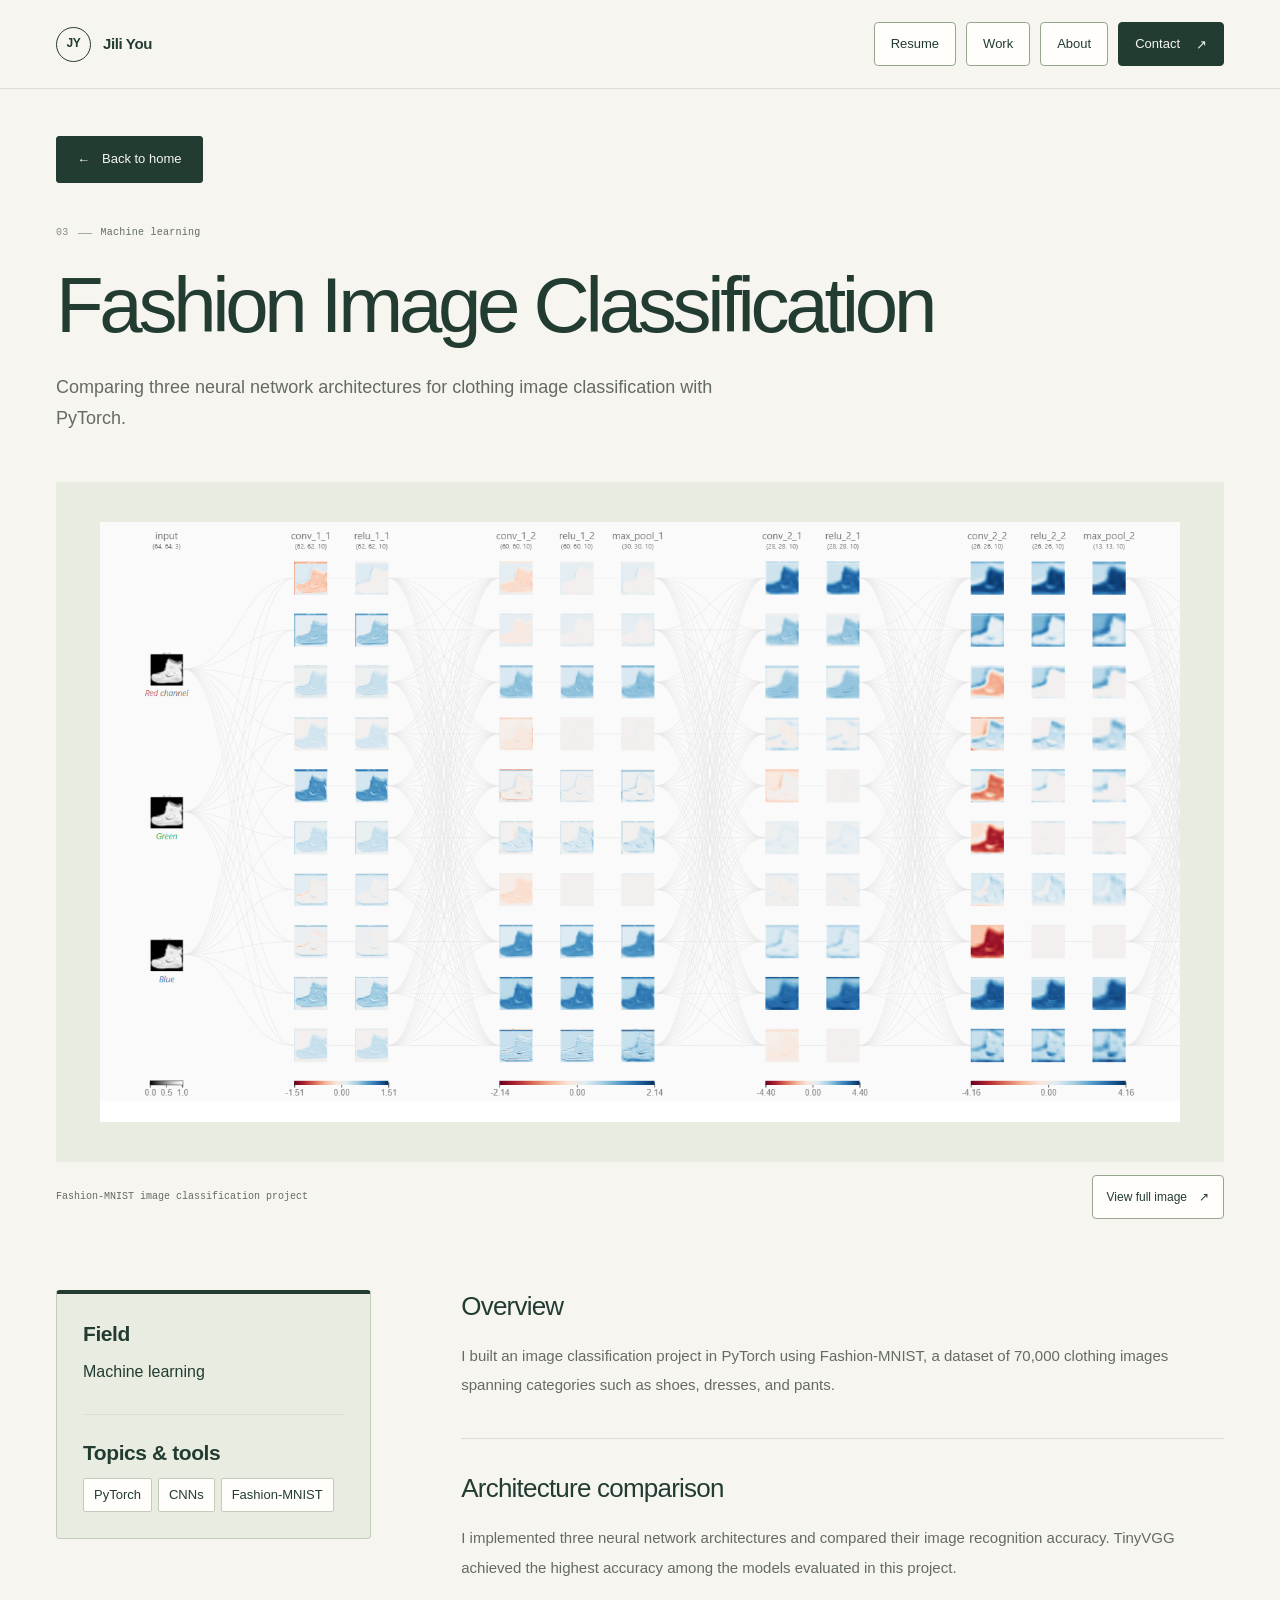
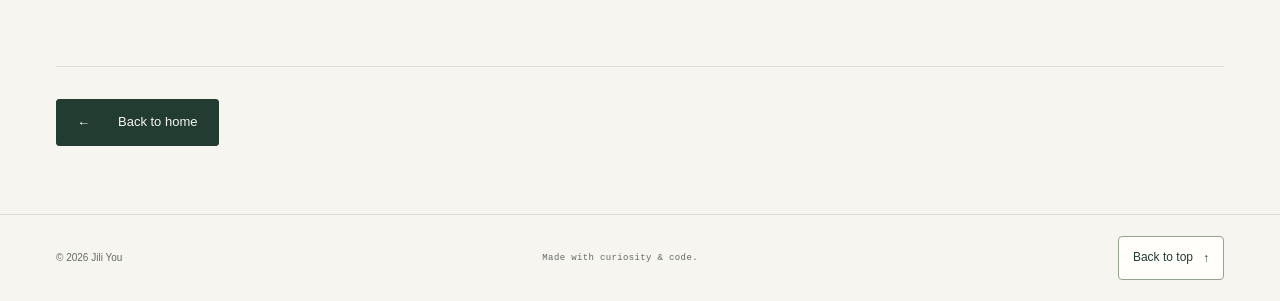
==== commit 272ea560: "Add latest resume PDF to shared navigation" ====
--- a/projects/fashion-mnist-cnn.html
+++ b/projects/fashion-mnist-cnn.html
@@ -10,7 +10,7 @@
   <meta property="og:type" content="website">
   <title>Fashion Image Classification — Jili You</title>
   <link rel="icon" type="image/svg+xml" href="../images/favicon.svg">
-  <link rel="stylesheet" href="../css/style.css?v=1881ca7bf435">
+  <link rel="stylesheet" href="../css/style.css?v=a1e20da0aa03">
   <script src="../js/script.js?v=bb62d51c35d4" defer></script>
 </head>
 <body id="top">
@@ -20,7 +20,7 @@
     <a class="brand" href="../index.html" aria-label="Jili You home"><span class="monogram" aria-hidden="true">JY</span><span>Jili You</span></a>
     <button class="menu-toggle" aria-expanded="false" aria-controls="site-navigation">Menu <span aria-hidden="true">☰</span></button>
     <nav class="site-nav" id="site-navigation" aria-label="Main navigation">
-      <a href="../index.html#projects">Work</a><a href="../index.html#about">About</a><a class="nav-contact" href="../index.html#contact">Contact <span class="arrow" aria-hidden="true">↗</span></a>
+      <a href="../resume.pdf">Resume</a><a href="../index.html#projects">Work</a><a href="../index.html#about">About</a><a class="nav-contact" href="../index.html#contact">Contact <span class="arrow" aria-hidden="true">↗</span></a>
     </nav>
   </div>
 </header>
--- a/css/style.css
+++ b/css/style.css
@@ -92,16 +92,16 @@
 .project-summary { max-width: 440px; margin-top: 12px; color: var(--muted); font-size: 13px; line-height: 1.8; }
 .tags { display: flex; flex-wrap: wrap; gap: 6px; margin-top: 19px; }
 .tags li, .tags span { display: inline-block; padding: 4px 8px; border: 0; border-radius: 2px; background: #e8ecdf; color: var(--muted); font-size: 10px; line-height: 1.5; }
-.project-card:first-child { grid-column: 1 / -1; }
-.project-card:first-child .project-link { display: grid; grid-template-columns: 1fr 1fr; background: var(--surface); }
-.project-card:first-child .project-image { height: 100%; min-height: 344px; aspect-ratio: auto; background: #dfe6d7; }
-.project-card:first-child .project-image img { position: absolute; inset: 0; padding: 34px; }
-.project-card:first-child .project-info { display: flex; flex-direction: column; justify-content: center; padding: 42px; }
-.project-card:first-child .project-title-row { margin-top: 19px; }
-.project-card:first-child .project-title-row h3 { max-width: 340px; font-size: 33px; }
-.project-card:first-child .project-summary { margin-top: 18px; }
-.project-card:first-child .tags { margin-top: 26px; }
-.project-card:first-child .tags li, .project-card:first-child .tags span { border-color: #cdd5c5; }
+.project-card-featured { grid-column: 1 / -1; }
+.project-card-featured .project-link { display: grid; grid-template-columns: 1fr 1fr; background: var(--surface); }
+.project-card-featured .project-image { height: 100%; min-height: 344px; aspect-ratio: auto; background: #dfe6d7; }
+.project-card-featured .project-image img { position: absolute; inset: 0; padding: 34px; }
+.project-card-featured .project-info { display: flex; flex-direction: column; justify-content: center; padding: 42px; }
+.project-card-featured .project-title-row { margin-top: 19px; }
+.project-card-featured .project-title-row h3 { max-width: 340px; font-size: 33px; }
+.project-card-featured .project-summary { margin-top: 18px; }
+.project-card-featured .tags { margin-top: 26px; }
+.project-card-featured .tags li, .project-card-featured .tags span { border-color: #cdd5c5; }
 
 /* About and tools. */
 .toolbox { margin-top: 48px; padding-block: 30px; border-top: 1px solid var(--line); border-bottom: 1px solid var(--line); }
@@ -187,8 +187,8 @@
     .hero-grid { gap: 42px; }
     .hero-intro h1 { font-size: clamp(72px, 10vw, 112px); }
     .portrait-stamp { width: 76px; height: 76px; right: -16px; border-width: 6px; font-size: 29px; }
-    .project-card:first-child .project-info { padding: 31px; }
-    .project-card:first-child .project-title-row h3 { font-size: 29px; }
+    .project-card-featured .project-info { padding: 31px; }
+    .project-card-featured .project-title-row h3 { font-size: 29px; }
     .project-title-row h3 { font-size: 23px; }
     .contact-grid { gap: 40px; }
     .detail-body { gap: 55px; }
@@ -219,14 +219,14 @@
     .project-filters { margin-block: 25px; gap: 7px; }
     .filter { font-size: 12px; padding: 9px 12px; gap: 8px; }
     .project-grid { column-gap: 21px; row-gap: 35px; }
-    .project-card:first-child .project-link { grid-template-columns: 1fr; }
-    .project-card:first-child .project-image { min-height: 0; aspect-ratio: 1.65; }
-    .project-card:first-child .project-image img { padding: 29px; }
-    .project-card:first-child .project-info { padding: 28px; }
-    .project-card:first-child .project-title-row { margin-top: 14px; }
-    .project-card:first-child .project-title-row h3 { max-width: none; font-size: 29px; }
-    .project-card:first-child .project-summary { max-width: 500px; margin-top: 12px; }
-    .project-card:first-child .tags { margin-top: 20px; }
+    .project-card-featured .project-link { grid-template-columns: 1fr; }
+    .project-card-featured .project-image { min-height: 0; aspect-ratio: 1.65; }
+    .project-card-featured .project-image img { padding: 29px; }
+    .project-card-featured .project-info { padding: 28px; }
+    .project-card-featured .project-title-row { margin-top: 14px; }
+    .project-card-featured .project-title-row h3 { max-width: none; font-size: 29px; }
+    .project-card-featured .project-summary { max-width: 500px; margin-top: 12px; }
+    .project-card-featured .tags { margin-top: 20px; }
     .project-image { aspect-ratio: 1.4; }
     .project-image img { padding: 17px; }
     .project-card-label { top: 11px; left: 11px; font-size: 8px; }
@@ -285,8 +285,8 @@
     .project-title-row h3 { font-size: 25px; }
     .project-meta { font-size: 10px; }
     .project-summary { font-size: 13px; }
-    .project-card:first-child .project-info { padding: 24px 20px; }
-    .project-card:first-child .project-title-row h3 { font-size: 28px; }
+    .project-card-featured .project-info { padding: 24px 20px; }
+    .project-card-featured .project-title-row h3 { font-size: 28px; }
     .tags li, .tags span { font-size: 10px; }
     .contact-section h2 { font-size: 39px; }
     .contact-email { width: 100%; font-size: clamp(17px, 5vw, 23px); gap: 12px; }
@@ -321,9 +321,9 @@
     .work-section, .contact-section { padding-block: 30px; }
     .project-grid { gap: 24px; }
     .project-card, .hero-grid, .detail-copy section, .detail-image { break-inside: avoid; }
-    .project-card:first-child .project-info { padding: 25px; }
-    .project-card:first-child .project-image { min-height: 250px; }
-    .project-card:first-child .project-title-row h3 { font-size: 25px; }
+    .project-card-featured .project-info { padding: 25px; }
+    .project-card-featured .project-image { min-height: 250px; }
+    .project-card-featured .project-title-row h3 { font-size: 25px; }
     .project-title-row h3 { font-size: 21px; }
     .project-image img { transform: none !important; }
     .contact-grid { grid-template-columns: 1fr 1fr; gap: 30px; }
